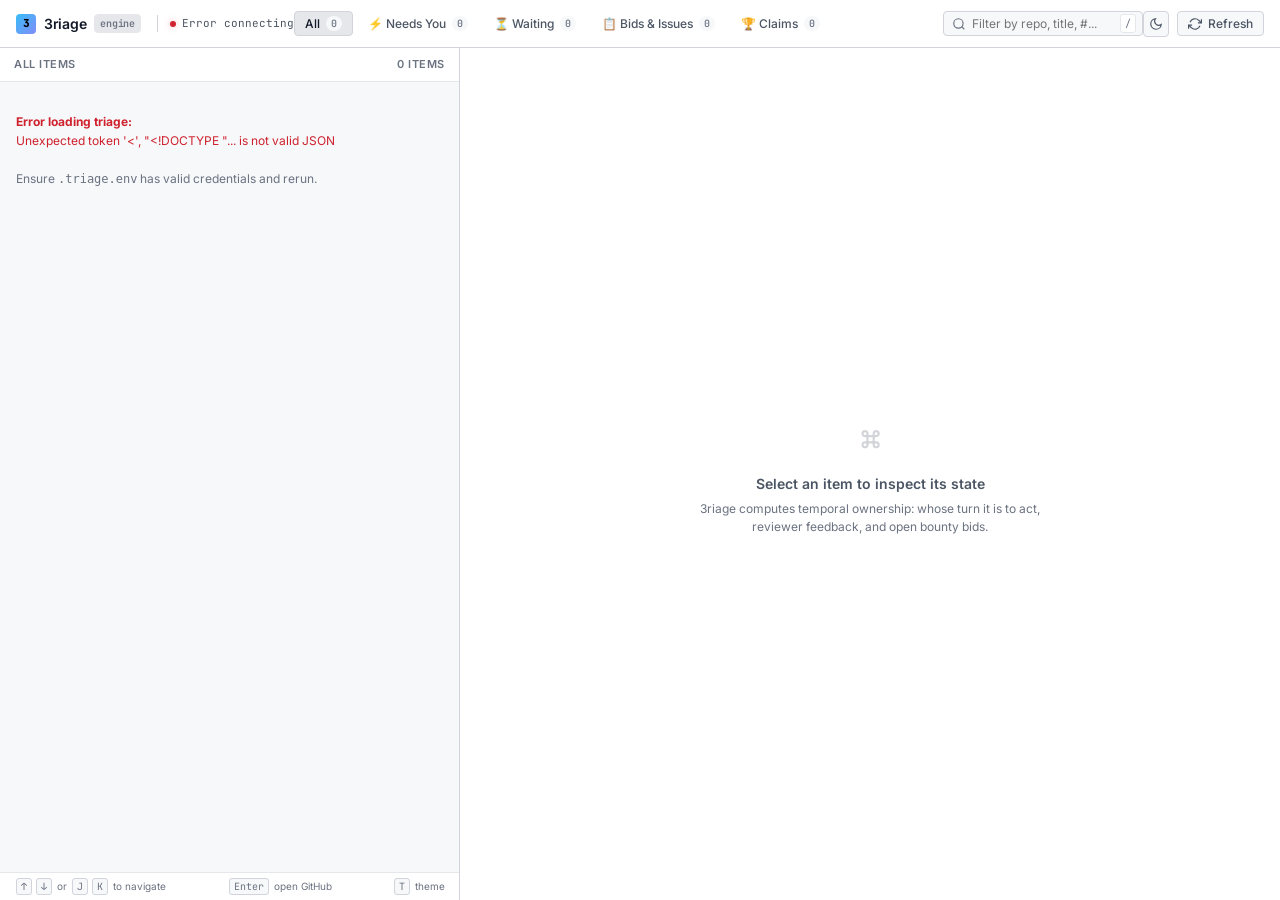
==== public/index.html @ 3d899e55 "fix(perf, mobile): remove laggy transitions for instant theme toggle and add mobile-responsive layou" ====
<!DOCTYPE html>
<html lang="en">
<head>
  <meta charset="UTF-8">
  <meta name="viewport" content="width=device-width, initial-scale=1.0, maximum-scale=1.0, user-scalable=no">
  <title>3riage — Contributor Triage Engine</title>
  <link rel="stylesheet" href="/static/style.css">
  <link rel="preconnect" href="https://fonts.googleapis.com">
  <link rel="preconnect" href="https://fonts.gstatic.com" crossorigin>
  <link href="https://fonts.googleapis.com/css2?family=JetBrains+Mono:wght@400;500;600&family=Inter:wght@400;500;600;700&display=swap" rel="stylesheet">
  <script>
    (function () {
      try {
        var theme = localStorage.getItem('3riage-theme') || (window.matchMedia('(prefers-color-scheme: light)').matches ? 'light' : 'dark');
        if (theme === 'light') document.documentElement.setAttribute('data-theme', 'light');
      } catch (e) {}
    })();
  </script>
</head>
<body>
  <div class="app-container">
    <!-- Top Bar -->
    <header class="top-bar">
      <div class="top-bar-left">
        <div class="brand">
          <span class="brand-logo">3</span>
          <span class="brand-name">3riage</span>
          <span class="brand-tag">engine</span>
        </div>
        <div class="connection-status" id="connection-status">
          <span class="status-dot"></span>
          <span class="status-user" id="status-user">Connecting…</span>
        </div>
      </div>

      <!-- Filters & Counts -->
      <nav class="view-filters" id="view-filters">
        <button class="filter-tab active" data-filter="all">All <span class="badge" id="count-all">0</span></button>
        <button class="filter-tab tab-needs-you" data-filter="needs_you">⚡ Needs You <span class="badge" id="count-needs-you">0</span></button>
        <button class="filter-tab tab-waiting" data-filter="waiting">⏳ Waiting <span class="badge" id="count-waiting">0</span></button>
        <button class="filter-tab tab-issues" data-filter="issues">📋 Bids & Issues <span class="badge" id="count-issues">0</span></button>
        <button class="filter-tab tab-claims" data-filter="claims">🏆 Claims <span class="badge" id="count-claims">0</span></button>
      </nav>

      <div class="search-box">
        <svg class="search-icon" width="14" height="14" viewBox="0 0 24 24" fill="none" stroke="currentColor" stroke-width="2"><circle cx="11" cy="11" r="8"></circle><line x1="21" y1="21" x2="16.65" y2="16.65"></line></svg>
        <input type="text" id="search-input" placeholder="Filter by repo, title, #..." autocomplete="off" spellcheck="false">
        <span class="search-shortcut">/</span>
      </div>

      <div class="top-bar-actions">
        <button class="btn btn-theme-toggle" id="btn-theme-toggle" title="Toggle Light / Dark mode (T)" aria-label="Toggle theme">
          <svg class="icon-theme icon-sun" width="14" height="14" viewBox="0 0 24 24" fill="none" stroke="currentColor" stroke-width="2"><circle cx="12" cy="12" r="5"></circle><line x1="12" y1="1" x2="12" y2="3"></line><line x1="12" y1="21" x2="12" y2="23"></line><line x1="4.22" y1="4.22" x2="5.64" y2="5.64"></line><line x1="18.36" y1="18.36" x2="19.78" y2="19.78"></line><line x1="1" y1="12" x2="3" y2="12"></line><line x1="21" y1="12" x2="23" y2="12"></line><line x1="4.22" y1="19.78" x2="5.64" y2="18.36"></line><line x1="18.36" y1="5.64" x2="19.78" y2="4.22"></line></svg>
          <svg class="icon-theme icon-moon" width="14" height="14" viewBox="0 0 24 24" fill="none" stroke="currentColor" stroke-width="2"><path d="M21 12.79A9 9 0 1 1 11.21 3 7 7 0 0 0 21 12.79z"></path></svg>
        </button>
        <button class="btn btn-refresh" id="btn-refresh" title="Refresh triage state">
          <svg class="icon-refresh" width="14" height="14" viewBox="0 0 24 24" fill="none" stroke="currentColor" stroke-width="2"><path d="M23 4v6h-6"></path><path d="M1 20v-6h6"></path><path d="M3.51 9a9 9 0 0 1 14.85-3.36L23 10M1 14l4.64 4.36A9 9 0 0 0 20.49 15"></path></svg>
          <span class="refresh-text">Refresh</span>
        </button>
      </div>
    </header>

    <!-- Main Content Area: Split 2-Pane on Desktop, View-Switched on Mobile -->
    <main class="main-content" id="main-content">
      <!-- Left Pane: Dense List -->
      <section class="pane-list" id="pane-list">
        <div class="list-header">
          <span class="list-title" id="list-title">All Items</span>
          <span class="list-counter" id="list-counter">0 items</span>
        </div>
        <div class="list-scroll" id="list-container">
          <!-- Skeletons rendered by JS -->
          <div class="skeleton-row"></div>
          <div class="skeleton-row"></div>
          <div class="skeleton-row"></div>
        </div>
        <div class="keyboard-hint">
          <span><kbd>↑</kbd><kbd>↓</kbd> or <kbd>J</kbd><kbd>K</kbd> to navigate</span>
          <span><kbd>Enter</kbd> open GitHub</span>
          <span><kbd>T</kbd> theme</span>
        </div>
      </section>

      <!-- Right Pane: Inspection & Action Panel -->
      <section class="pane-detail" id="pane-detail">
        <div class="mobile-detail-bar" id="mobile-detail-bar">
          <button class="btn btn-back" id="btn-back-to-list" aria-label="Back to list">
            <svg width="14" height="14" viewBox="0 0 24 24" fill="none" stroke="currentColor" stroke-width="2"><path d="M19 12H5M12 19l-7-7 7-7"/></svg>
            <span>Back to list</span>
          </button>
        </div>

        <div class="empty-detail-state" id="empty-detail">
          <div class="empty-icon">⌘</div>
          <h3>Select an item to inspect its state</h3>
          <p>3riage computes temporal ownership: whose turn it is to act, reviewer feedback, and open bounty bids.</p>
        </div>

        <div class="detail-content hidden" id="detail-content">
          <!-- Populated by JS -->
        </div>
      </section>
    </main>
  </div>

  <script src="/static/main.js"></script>
</body>
</html>
---- static/style.css ----
/* ==========================================================================
   3riage — Developer Design System (Linear / Raycast / GitHub Dark Aesthetic)
   ========================================================================== */

:root {
  --bg-canvas: #090b0e;
  --bg-surface: #111418;
  --bg-surface-hover: #171b21;
  --bg-surface-active: #1c2128;
  --bg-card: #15191f;

  --border-muted: #1c2128;
  --border-subtle: #252b33;
  --border-focus: #58a6ff;

  --text-primary: #f0f6fc;
  --text-secondary: #8b949e;
  --text-muted: #545d68;
  --text-link: #58a6ff;

  /* State Accents */
  --color-red: #f85149;
  --color-red-subtle: rgba(248, 81, 73, 0.12);
  --color-yellow: #d29922;
  --color-yellow-subtle: rgba(210, 153, 34, 0.12);
  --color-green: #3fb950;
  --color-green-subtle: rgba(63, 185, 80, 0.12);
  --color-purple: #bc8cff;
  --color-purple-subtle: rgba(188, 140, 255, 0.12);
  --color-cyan: #38bdf8;
  --color-cyan-subtle: rgba(56, 189, 248, 0.12);

  --font-sans: "Inter", -apple-system, BlinkMacSystemFont, "Segoe UI", Roboto, sans-serif;
  --font-mono: "JetBrains Mono", ui-monospace, SFMono-Regular, Menlo, Monaco, Consolas, monospace;

  --bg-skeleton-start: #161b22;
  --bg-skeleton-mid: #21262d;
  --shadow-toast: 0 4px 12px rgba(0, 0, 0, 0.4);

  --radius-sm: 4px;
  --radius-md: 6px;
  --radius-lg: 8px;
}

[data-theme="light"] {
  --bg-canvas: #f6f8fa;
  --bg-surface: #ffffff;
  --bg-surface-hover: #f3f4f6;
  --bg-surface-active: #e5e7eb;
  --bg-card: #ffffff;

  --border-muted: #e5e7eb;
  --border-subtle: #d1d5db;
  --border-focus: #0969da;

  --text-primary: #111827;
  --text-secondary: #4b5563;
  --text-muted: #6b7280;
  --text-link: #0969da;

  /* State Accents */
  --color-red: #cf222e;
  --color-red-subtle: rgba(207, 34, 46, 0.08);
  --color-yellow: #9a6700;
  --color-yellow-subtle: rgba(154, 103, 0, 0.09);
  --color-green: #1a7f37;
  --color-green-subtle: rgba(26, 127, 55, 0.08);
  --color-purple: #8250df;
  --color-purple-subtle: rgba(130, 80, 223, 0.08);
  --color-cyan: #0969da;
  --color-cyan-subtle: rgba(9, 105, 218, 0.08);

  --bg-skeleton-start: #e5e7eb;
  --bg-skeleton-mid: #f3f4f6;
  --shadow-toast: 0 4px 14px rgba(15, 23, 42, 0.08);
}

* {
  box-sizing: border-box;
  margin: 0;
  padding: 0;
}

body {
  background-color: var(--bg-canvas);
  color: var(--text-primary);
  font-family: var(--font-sans);
  font-size: 13px;
  line-height: 1.5;
  -webkit-font-smoothing: antialiased;
  height: 100vh;
  overflow: hidden;
}

/* App Container */
.app-container {
  display: flex;
  flex-direction: column;
  height: 100vh;
}

/* Top Bar */
.top-bar {
  display: flex;
  align-items: center;
  justify-content: space-between;
  height: 48px;
  padding: 0 16px;
  background-color: var(--bg-surface);
  border-bottom: 1px solid var(--border-subtle);
  user-select: none;
  z-index: 10;
}

.top-bar-left {
  display: flex;
  align-items: center;
  gap: 16px;
}

.brand {
  display: flex;
  align-items: center;
  gap: 8px;
  font-weight: 600;
  letter-spacing: -0.02em;
}

.brand-logo {
  display: inline-flex;
  align-items: center;
  justify-content: center;
  width: 20px;
  height: 20px;
  background: linear-gradient(135deg, #38bdf8, #818cf8);
  color: #000;
  font-size: 11px;
  font-weight: 800;
  border-radius: var(--radius-sm);
  font-family: var(--font-mono);
}

.brand-name {
  font-size: 14px;
  color: var(--text-primary);
}

.brand-tag {
  font-size: 10px;
  font-family: var(--font-mono);
  background: var(--bg-surface-active);
  color: var(--text-muted);
  padding: 1px 5px;
  border-radius: var(--radius-sm);
  border: 1px solid var(--border-muted);
}

.connection-status {
  display: flex;
  align-items: center;
  gap: 6px;
  font-size: 11px;
  color: var(--text-secondary);
  font-family: var(--font-mono);
  padding-left: 12px;
  border-left: 1px solid var(--border-subtle);
}

.status-dot {
  width: 6px;
  height: 6px;
  border-radius: 50%;
  background-color: var(--color-green);
  box-shadow: 0 0 6px rgba(63, 185, 80, 0.4);
}

.connection-status.offline .status-dot {
  background-color: var(--color-red);
  box-shadow: 0 0 6px rgba(248, 81, 73, 0.4);
}

/* Filter Navigation */
.view-filters {
  display: flex;
  align-items: center;
  gap: 4px;
}

.filter-tab {
  display: inline-flex;
  align-items: center;
  gap: 6px;
  padding: 4px 10px;
  background: transparent;
  border: 1px solid transparent;
  color: var(--text-secondary);
  font-size: 12px;
  font-family: var(--font-sans);
  font-weight: 500;
  border-radius: var(--radius-sm);
  cursor: pointer;
  transition: all 0.15s ease;
}

.filter-tab:hover {
  background: var(--bg-surface-hover);
  color: var(--text-primary);
}

.filter-tab.active {
  background: var(--bg-surface-active);
  color: var(--text-primary);
  border-color: var(--border-subtle);
}

.filter-tab .badge {
  font-family: var(--font-mono);
  font-size: 10px;
  padding: 1px 5px;
  border-radius: 10px;
  background: var(--bg-canvas);
  color: var(--text-muted);
}

.filter-tab.tab-needs-you.active .badge {
  background: var(--color-red-subtle);
  color: var(--color-red);
}

.filter-tab.tab-waiting.active .badge {
  background: var(--color-yellow-subtle);
  color: var(--color-yellow);
}

.filter-tab.tab-issues.active .badge {
  background: var(--color-cyan-subtle);
  color: var(--color-cyan);
}

.filter-tab.tab-claims.active .badge {
  background: var(--color-purple-subtle);
  color: var(--color-purple);
}

/* Top Bar Actions & Search */
.top-bar-actions {
  display: flex;
  align-items: center;
  gap: 8px;
  flex-shrink: 0;
}

.search-box {
  position: relative;
  display: flex;
  align-items: center;
  margin-left: auto;
}

.search-icon {
  position: absolute;
  left: 9px;
  color: var(--text-muted);
  pointer-events: none;
}

.search-box input {
  background-color: var(--bg-canvas);
  border: 1px solid var(--border-subtle);
  color: var(--text-primary);
  font-size: 12px;
  font-family: var(--font-sans);
  padding: 4px 28px 4px 28px;
  border-radius: var(--radius-sm);
  width: 200px;
  transition: all 0.15s ease;
}

.search-box input:focus {
  outline: none;
  border-color: var(--border-focus);
  width: 250px;
}

.search-shortcut {
  position: absolute;
  right: 7px;
  font-size: 10px;
  font-family: var(--font-mono);
  color: var(--text-muted);
  background: var(--bg-surface);
  border: 1px solid var(--border-muted);
  padding: 1px 4px;
  border-radius: 3px;
  pointer-events: none;
}

.btn {
  display: inline-flex;
  align-items: center;
  gap: 6px;
  padding: 4px 10px;
  font-size: 12px;
  font-family: var(--font-sans);
  font-weight: 500;
  border-radius: var(--radius-sm);
  cursor: pointer;
  transition: all 0.15s ease;
  user-select: none;
}

.btn-refresh {
  background: var(--bg-canvas);
  border: 1px solid var(--border-subtle);
  color: var(--text-secondary);
}

.btn-refresh:hover {
  background: var(--bg-surface-hover);
  color: var(--text-primary);
  border-color: var(--border-muted);
}

.btn-refresh.spinning .icon-refresh {
  animation: spin 0.8s linear infinite;
}

/* Theme Toggle Button */
.btn-theme-toggle {
  background: var(--bg-canvas);
  border: 1px solid var(--border-subtle);
  color: var(--text-secondary);
  padding: 4px;
  display: inline-flex;
  align-items: center;
  justify-content: center;
  width: 26px;
  height: 26px;
  border-radius: var(--radius-sm);
  cursor: pointer;
  transition: all 0.15s ease;
}

.btn-theme-toggle:hover {
  background: var(--bg-surface-hover);
  color: var(--text-primary);
  border-color: var(--border-muted);
}

.icon-theme {
  display: none;
}

:root:not([data-theme="light"]) .icon-sun {
  display: block;
}

[data-theme="light"] .icon-moon {
  display: block;
}

@keyframes spin {
  from { transform: rotate(0deg); }
  to { transform: rotate(360deg); }
}

/* Main Split View */
.main-content {
  display: grid;
  grid-template-columns: 460px 1fr;
  height: calc(100vh - 48px);
  overflow: hidden;
}

/* Left Pane: List */
.pane-list {
  background-color: var(--bg-canvas);
  border-right: 1px solid var(--border-subtle);
  display: flex;
  flex-direction: column;
  overflow: hidden;
}

.list-header {
  display: flex;
  align-items: center;
  justify-content: space-between;
  padding: 8px 14px;
  background-color: var(--bg-surface);
  border-bottom: 1px solid var(--border-muted);
  font-size: 11px;
  font-weight: 600;
  color: var(--text-muted);
  text-transform: uppercase;
  letter-spacing: 0.05em;
}

.list-scroll {
  flex: 1;
  overflow-y: auto;
  padding: 6px 0;
}

.list-scroll::-webkit-scrollbar {
  width: 6px;
}
.list-scroll::-webkit-scrollbar-thumb {
  background: var(--border-subtle);
  border-radius: 3px;
}

.list-section-header {
  padding: 8px 14px 4px 14px;
  font-size: 10px;
  font-weight: 700;
  color: var(--text-muted);
  text-transform: uppercase;
  letter-spacing: 0.06em;
  display: flex;
  align-items: center;
  justify-content: space-between;
}

/* Row Item */
.list-row {
  display: flex;
  flex-direction: column;
  gap: 4px;
  padding: 9px 14px;
  border-left: 2px solid transparent;
  cursor: pointer;
  transition: background-color 0.1s ease;
  border-bottom: 1px solid rgba(255, 255, 255, 0.02);
}

.list-row:hover {
  background-color: var(--bg-surface-hover);
}

.list-row.active {
  background-color: var(--bg-surface-active);
  border-left-color: var(--border-focus);
}

.list-row.dimmed {
  opacity: 0.55;
}

.row-top {
  display: flex;
  align-items: center;
  justify-content: space-between;
  gap: 8px;
}

.row-repo-badge {
  font-family: var(--font-mono);
  font-size: 11px;
  color: var(--text-secondary);
  display: flex;
  align-items: center;
  gap: 5px;
}

.row-repo-name {
  color: var(--text-secondary);
}

.row-number {
  color: var(--text-muted);
}

.row-age {
  font-family: var(--font-mono);
  font-size: 10px;
  color: var(--text-muted);
}

.row-title {
  color: var(--text-primary);
  font-size: 12.5px;
  font-weight: 500;
  line-height: 1.35;
  white-space: nowrap;
  overflow: hidden;
  text-overflow: ellipsis;
}

.row-meta {
  display: flex;
  align-items: center;
  gap: 6px;
  margin-top: 2px;
}

/* Pills & Tags */
.pill {
  display: inline-flex;
  align-items: center;
  gap: 4px;
  padding: 1px 6px;
  border-radius: var(--radius-sm);
  font-size: 10px;
  font-family: var(--font-mono);
  font-weight: 500;
  letter-spacing: -0.01em;
}

.pill-red {
  background: var(--color-red-subtle);
  color: var(--color-red);
}

.pill-yellow {
  background: var(--color-yellow-subtle);
  color: var(--color-yellow);
}

.pill-green {
  background: var(--color-green-subtle);
  color: var(--color-green);
}

.pill-purple {
  background: var(--color-purple-subtle);
  color: var(--color-purple);
}

.pill-cyan {
  background: var(--color-cyan-subtle);
  color: var(--color-cyan);
}

.pill-muted {
  background: var(--bg-surface);
  color: var(--text-muted);
  border: 1px solid var(--border-muted);
}

.keyboard-hint {
  display: flex;
  align-items: center;
  justify-content: space-between;
  padding: 6px 14px;
  background: var(--bg-surface);
  border-top: 1px solid var(--border-muted);
  font-size: 10px;
  color: var(--text-muted);
  user-select: none;
}

kbd {
  font-family: var(--font-mono);
  background: var(--bg-canvas);
  border: 1px solid var(--border-subtle);
  padding: 1px 4px;
  border-radius: 3px;
  margin: 0 2px;
}

/* Right Pane: Detail */
.pane-detail {
  background-color: var(--bg-surface);
  display: flex;
  flex-direction: column;
  overflow-y: auto;
  position: relative;
}

.empty-detail-state {
  display: flex;
  flex-direction: column;
  align-items: center;
  justify-content: center;
  height: 100%;
  padding: 32px;
  text-align: center;
  color: var(--text-muted);
}

.empty-detail-state .empty-icon {
  font-size: 32px;
  font-family: var(--font-mono);
  margin-bottom: 12px;
  opacity: 0.3;
}

.empty-detail-state h3 {
  font-size: 14px;
  font-weight: 600;
  color: var(--text-secondary);
  margin-bottom: 6px;
}

.empty-detail-state p {
  font-size: 12px;
  max-width: 360px;
  line-height: 1.5;
}

/* Detail Content Layout */
.detail-content {
  padding: 24px 28px;
  display: flex;
  flex-direction: column;
  gap: 20px;
  max-width: 900px;
}

.detail-header {
  display: flex;
  flex-direction: column;
  gap: 10px;
  border-bottom: 1px solid var(--border-subtle);
  padding-bottom: 16px;
}

.detail-breadcrumb {
  display: flex;
  align-items: center;
  justify-content: space-between;
}

.detail-repo-tag {
  font-family: var(--font-mono);
  font-size: 12px;
  color: var(--text-secondary);
}

.detail-actions {
  display: flex;
  align-items: center;
  gap: 8px;
}

.btn-primary {
  background-color: #238636;
  color: #fff;
  border: 1px solid rgba(240, 246, 252, 0.1);
}

.btn-primary:hover {
  background-color: #2ea043;
}

.btn-secondary {
  background-color: var(--bg-card);
  color: var(--text-primary);
  border: 1px solid var(--border-subtle);
}

.btn-secondary:hover {
  background-color: var(--bg-surface-hover);
  border-color: var(--border-muted);
}

.detail-title {
  font-size: 18px;
  font-weight: 600;
  line-height: 1.35;
  color: var(--text-primary);
}

/* Actionable Card */
.decision-card {
  background-color: var(--bg-card);
  border: 1px solid var(--border-subtle);
  border-radius: var(--radius-md);
  padding: 14px 16px;
  display: flex;
  flex-direction: column;
  gap: 6px;
}

.decision-card.border-red {
  border-left: 3px solid var(--color-red);
}

.decision-card.border-yellow {
  border-left: 3px solid var(--color-yellow);
}

.decision-card.border-green {
  border-left: 3px solid var(--color-green);
}

.decision-card.border-purple {
  border-left: 3px solid var(--color-purple);
}

.decision-card.border-cyan {
  border-left: 3px solid var(--color-cyan);
}

.decision-header {
  display: flex;
  align-items: center;
  gap: 8px;
  font-size: 13px;
  font-weight: 600;
}

.decision-subtext {
  font-size: 12px;
  color: var(--text-secondary);
  line-height: 1.45;
}

/* Section Box */
.detail-section {
  display: flex;
  flex-direction: column;
  gap: 8px;
}

.detail-section-title {
  font-size: 11px;
  font-weight: 600;
  color: var(--text-muted);
  text-transform: uppercase;
  letter-spacing: 0.05em;
}

.feedback-quote {
  background-color: var(--bg-canvas);
  border: 1px solid var(--border-muted);
  border-left: 2px solid var(--border-subtle);
  border-radius: var(--radius-sm);
  padding: 12px 14px;
  font-size: 12.5px;
  color: var(--text-secondary);
  line-height: 1.5;
  font-family: var(--font-sans);
}

.feedback-meta {
  display: flex;
  align-items: center;
  gap: 6px;
  font-size: 11px;
  font-family: var(--font-mono);
  color: var(--text-muted);
  margin-bottom: 6px;
}

/* Metadata Grid */
.meta-grid {
  display: grid;
  grid-template-columns: repeat(2, 1fr);
  gap: 10px;
}

.meta-item {
  background-color: var(--bg-card);
  border: 1px solid var(--border-muted);
  border-radius: var(--radius-sm);
  padding: 10px 12px;
  display: flex;
  flex-direction: column;
  gap: 4px;
}

.meta-label {
  font-size: 10px;
  font-family: var(--font-mono);
  color: var(--text-muted);
  text-transform: uppercase;
  letter-spacing: 0.04em;
}

.meta-value {
  font-size: 12px;
  font-family: var(--font-mono);
  color: var(--text-primary);
}

/* Skeletons */
.skeleton-row {
  height: 52px;
  margin: 6px 14px;
  border-radius: var(--radius-sm);
  background: linear-gradient(90deg, var(--bg-skeleton-start) 25%, var(--bg-skeleton-mid) 50%, var(--bg-skeleton-start) 75%);
  background-size: 200% 100%;
  animation: skeletonPulse 1.4s ease-in-out infinite;
}

@keyframes skeletonPulse {
  0% { background-position: 200% 0; }
  100% { background-position: -200% 0; }
}

.hidden {
  display: none !important;
}

/* Toast */
.toast {
  position: fixed;
  bottom: 16px;
  right: 16px;
  background: var(--bg-surface);
  border: 1px solid var(--border-subtle);
  color: var(--text-primary);
  padding: 8px 14px;
  border-radius: var(--radius-sm);
  font-size: 12px;
  font-family: var(--font-mono);
  box-shadow: var(--shadow-toast);
  z-index: 100;
  display: flex;
  align-items: center;
  gap: 8px;
  animation: slideUp 0.15s ease-out;
}

/* Mobile Detail Bar */
.mobile-detail-bar {
  display: none;
}

/* ==========================================================================
   Responsive / Mobile Architecture
   ========================================================================== */

@media (max-width: 768px) {
  body {
    height: 100dvh;
    overflow: hidden;
  }

  .app-container {
    height: 100dvh;
    display: flex;
    flex-direction: column;
    overflow: hidden;
  }

  /* Top Bar Grid: 3 Clean Rows on Mobile */
  .top-bar {
    height: auto;
    padding: 10px 12px 8px 12px;
    display: grid;
    grid-template-columns: 1fr auto;
    grid-template-areas:
      "brand actions"
      "filters filters"
      "search search";
    gap: 8px;
    flex-shrink: 0;
  }

  .top-bar-left {
    grid-area: brand;
    gap: 10px;
  }

  .top-bar-actions {
    grid-area: actions;
    gap: 6px;
  }

  .view-filters {
    grid-area: filters;
    width: 100%;
    overflow-x: auto;
    white-space: nowrap;
    -webkit-overflow-scrolling: touch;
    scrollbar-width: none;
    padding-bottom: 2px;
    gap: 6px;
  }

  .view-filters::-webkit-scrollbar {
    display: none;
  }

  .filter-tab {
    flex-shrink: 0;
    padding: 6px 10px;
    font-size: 11.5px;
  }

  .search-box {
    grid-area: search;
    width: 100%;
    margin-left: 0;
  }

  .search-box input {
    width: 100%;
    padding-right: 28px;
  }

  .search-box input:focus {
    width: 100%;
  }

  /* Single Pane Stack on Mobile */
  .main-content {
    display: flex;
    flex-direction: column;
    flex: 1;
    height: auto;
    min-height: 0;
    overflow: hidden;
    position: relative;
  }

  .pane-list {
    width: 100%;
    height: 100%;
    border-right: none;
    display: flex;
    flex-direction: column;
  }

  .pane-detail {
    display: none;
    width: 100%;
    height: 100%;
    overflow-y: auto;
    -webkit-overflow-scrolling: touch;
    background-color: var(--bg-surface);
  }

  /* When viewing an item detail on mobile */
  .main-content.viewing-detail .pane-list {
    display: none;
  }

  .main-content.viewing-detail .pane-detail {
    display: flex;
    flex-direction: column;
  }

  .mobile-detail-bar {
    display: flex;
    align-items: center;
    padding: 10px 14px;
    background-color: var(--bg-canvas);
    border-bottom: 1px solid var(--border-muted);
    position: sticky;
    top: 0;
    z-index: 10;
  }

  .btn-back {
    background: var(--bg-surface);
    border: 1px solid var(--border-subtle);
    color: var(--text-primary);
    font-size: 12px;
    font-weight: 500;
    padding: 6px 12px;
    border-radius: var(--radius-sm);
    display: inline-flex;
    align-items: center;
    gap: 6px;
    cursor: pointer;
    touch-action: manipulation;
  }

  .btn-back:active {
    background: var(--bg-surface-active);
  }

  .detail-content {
    padding: 16px 14px;
    gap: 16px;
  }

  .detail-breadcrumb {
    flex-direction: column;
    align-items: flex-start;
    gap: 10px;
  }

  .detail-actions {
    width: 100%;
    display: flex;
    gap: 8px;
  }

  .detail-actions .btn {
    flex: 1;
    justify-content: center;
    padding: 8px 10px;
    font-size: 12px;
  }

  .meta-grid {
    grid-template-columns: 1fr;
    gap: 8px;
  }

  .list-row {
    padding: 12px 14px;
  }

  .keyboard-hint {
    display: none;
  }
}
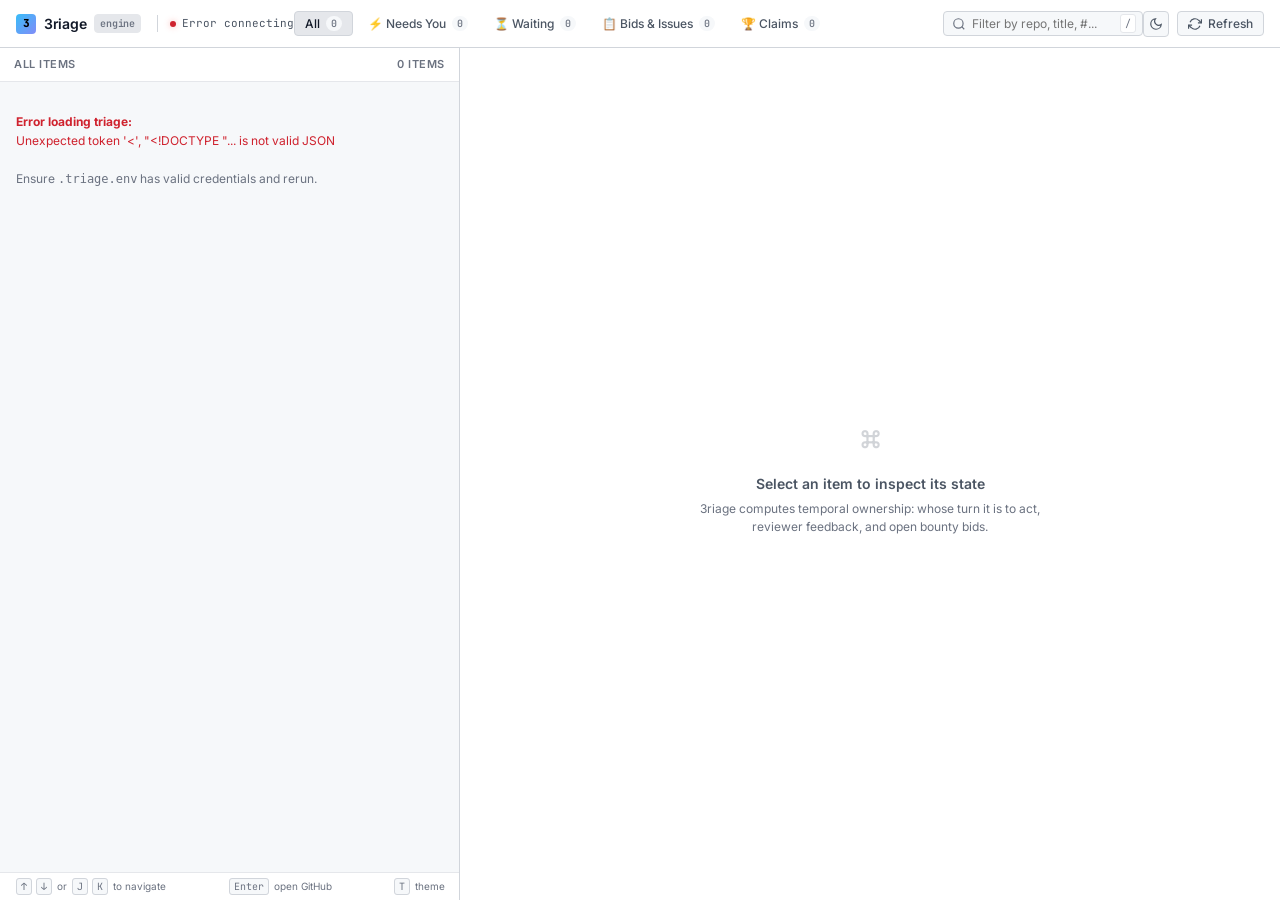
==== commit 58b3d66b: "feat(sandbox): add curated mock dataset and sandbox demo mode (Phase 1)" ====
--- a/public/index.html
+++ b/public/index.html
@@ -60,6 +60,19 @@
       </div>
     </header>
 
+    <!-- Persistent Demo Banner (Visible when is_demo is active) -->
+    <aside class="demo-banner" id="demo-banner" style="display: none;" aria-label="Sample data banner">
+      <div class="demo-banner-content">
+        <span class="demo-pill">DEMO</span>
+        <span class="demo-text">Viewing sample data.</span>
+      </div>
+      <div class="demo-banner-actions">
+        <button class="banner-btn-connect" id="btn-banner-connect">Connect GitHub</button>
+        <span class="banner-separator">•</span>
+        <a href="https://github.com/Olalolo22/3riage#self-hosting" target="_blank" rel="noopener noreferrer" class="banner-link">Deploy your own</a>
+      </div>
+    </aside>
+
     <!-- Main Content Area: Split 2-Pane on Desktop, View-Switched on Mobile -->
     <main class="main-content" id="main-content">
       <!-- Left Pane: Dense List -->
--- a/static/style.css
+++ b/static/style.css
@@ -364,11 +364,89 @@
   to { transform: rotate(360deg); }
 }
 
+/* Persistent Sandbox Demo Banner */
+.demo-banner {
+  display: flex;
+  align-items: center;
+  justify-content: space-between;
+  padding: 6px 16px;
+  background-color: var(--color-purple-subtle);
+  border-bottom: 1px solid rgba(130, 80, 223, 0.25);
+  color: var(--text-primary);
+  font-size: 12px;
+  flex-shrink: 0;
+  z-index: 9;
+}
+
+.demo-banner-content {
+  display: flex;
+  align-items: center;
+  gap: 8px;
+}
+
+.demo-pill {
+  font-family: var(--font-mono);
+  font-size: 10px;
+  font-weight: 600;
+  padding: 1px 6px;
+  border-radius: 10px;
+  background-color: var(--color-purple);
+  color: #ffffff;
+  letter-spacing: 0.05em;
+  text-transform: uppercase;
+}
+
+.demo-text {
+  font-weight: 500;
+  color: var(--text-primary);
+}
+
+.demo-banner-actions {
+  display: flex;
+  align-items: center;
+  gap: 8px;
+  font-size: 12px;
+}
+
+.banner-btn-connect {
+  background: var(--bg-surface);
+  border: 1px solid var(--border-subtle);
+  color: var(--text-primary);
+  font-size: 11.5px;
+  font-weight: 500;
+  padding: 3px 10px;
+  border-radius: var(--radius-sm);
+  cursor: pointer;
+  transition: all 0.1s ease;
+}
+
+.banner-btn-connect:hover {
+  border-color: var(--color-purple);
+  color: var(--color-purple);
+}
+
+.banner-separator {
+  color: var(--text-muted);
+  opacity: 0.6;
+}
+
+.banner-link {
+  color: var(--text-link);
+  text-decoration: none;
+  font-weight: 500;
+  font-size: 11.5px;
+}
+
+.banner-link:hover {
+  text-decoration: underline;
+}
+
 /* Main Split View */
 .main-content {
   display: grid;
   grid-template-columns: 460px 1fr;
-  height: calc(100vh - 48px);
+  flex: 1;
+  min-height: 0;
   overflow: hidden;
 }
 
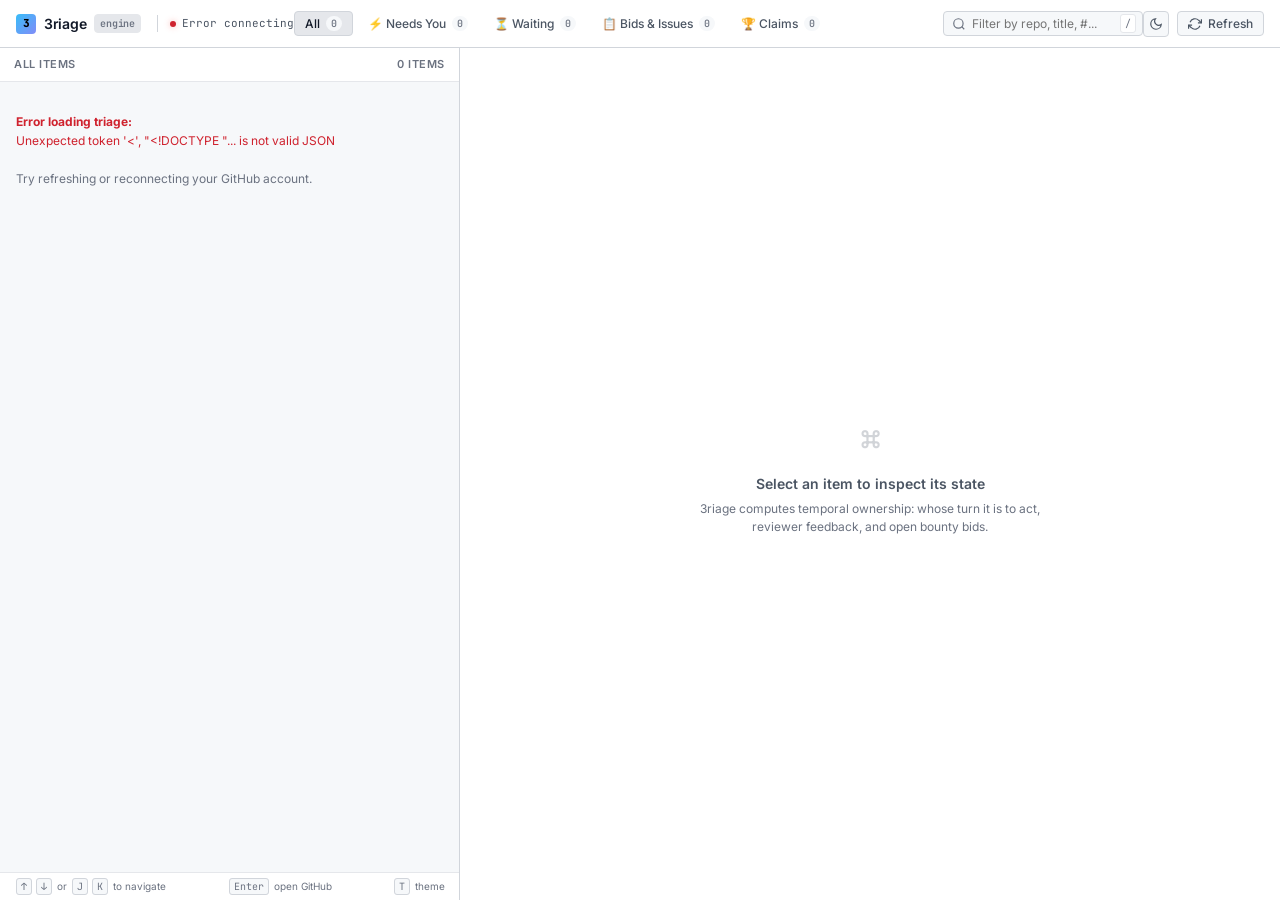
==== commit 120bbed2: "feat(auth, web): add GitHub App OAuth flow, encrypted cookies, and multi-user isolation" ====
--- a/public/index.html
+++ b/public/index.html
@@ -57,6 +57,7 @@
           <svg class="icon-refresh" width="14" height="14" viewBox="0 0 24 24" fill="none" stroke="currentColor" stroke-width="2"><path d="M23 4v6h-6"></path><path d="M1 20v-6h6"></path><path d="M3.51 9a9 9 0 0 1 14.85-3.36L23 10M1 14l4.64 4.36A9 9 0 0 0 20.49 15"></path></svg>
           <span class="refresh-text">Refresh</span>
         </button>
+        <button class="btn btn-logout hidden" id="btn-logout" title="Disconnect GitHub session">Sign out</button>
       </div>
     </header>
 
@@ -116,6 +117,34 @@
     </main>
   </div>
 
+  <!-- Connect / Setup Modal (shown when OAuth is not configured on host) -->
+  <div class="modal-backdrop hidden" id="connect-modal" role="dialog" aria-modal="true" aria-labelledby="connect-modal-title">
+    <div class="modal-card">
+      <div class="modal-header">
+        <h3 id="connect-modal-title">Connect Your GitHub</h3>
+        <button class="modal-close" id="btn-close-modal" aria-label="Close modal">✕</button>
+      </div>
+      <div class="modal-body">
+        <p class="modal-intro">
+          GitHub OAuth is not configured on this server yet. You can run 3riage locally in one command using your existing <code>gh</code> session, or configure GitHub OAuth for public hosting.
+        </p>
+        <div class="modal-block">
+          <div class="modal-block-title">Option A — Run locally via CLI (zero setup)</div>
+          <pre class="modal-code">pipx install git+https://github.com/Olalolo22/3riage.git@4public
+3riage ui</pre>
+        </div>
+        <div class="modal-block">
+          <div class="modal-block-title">Option B — Enable 1-Click OAuth on this deployment</div>
+          <p class="modal-sub">Set <code>GITHUB_OAUTH_CLIENT_ID</code>, <code>GITHUB_OAUTH_CLIENT_SECRET</code>, and <code>SESSION_SECRET</code> in your deployment environment.</p>
+        </div>
+      </div>
+      <div class="modal-footer">
+        <a href="https://github.com/Olalolo22/3riage#self-hosting" target="_blank" rel="noopener noreferrer" class="btn btn-primary">View Self-Hosting Guide ↗</a>
+        <button class="btn btn-secondary" id="btn-modal-dismiss">Stay in Demo</button>
+      </div>
+    </div>
+  </div>
+
   <script src="/static/main.js"></script>
 </body>
 </html>
--- a/static/style.css
+++ b/static/style.css
@@ -889,6 +889,134 @@
   align-items: center;
   gap: 8px;
   animation: slideUp 0.15s ease-out;
+}
+
+/* Sign Out Button */
+.btn-logout {
+  background: transparent;
+  border: 1px solid var(--border-subtle);
+  color: var(--text-secondary);
+}
+
+.btn-logout:hover {
+  background: var(--color-red-subtle);
+  color: var(--color-red);
+  border-color: rgba(248, 81, 73, 0.35);
+}
+
+/* Connect / Setup Modal */
+.modal-backdrop {
+  position: fixed;
+  inset: 0;
+  background: rgba(0, 0, 0, 0.65);
+  backdrop-filter: blur(3px);
+  display: flex;
+  align-items: center;
+  justify-content: center;
+  padding: 16px;
+  z-index: 200;
+}
+
+.modal-card {
+  width: 100%;
+  max-width: 520px;
+  background: var(--bg-surface);
+  border: 1px solid var(--border-subtle);
+  border-radius: var(--radius-lg);
+  box-shadow: 0 20px 50px rgba(0, 0, 0, 0.45);
+  overflow: hidden;
+}
+
+.modal-header {
+  display: flex;
+  align-items: center;
+  justify-content: space-between;
+  padding: 14px 18px;
+  border-bottom: 1px solid var(--border-muted);
+}
+
+.modal-header h3 {
+  font-size: 14px;
+  font-weight: 600;
+  color: var(--text-primary);
+}
+
+.modal-close {
+  background: transparent;
+  border: none;
+  color: var(--text-muted);
+  font-size: 14px;
+  cursor: pointer;
+  padding: 4px 6px;
+  border-radius: var(--radius-sm);
+}
+
+.modal-close:hover {
+  background: var(--bg-surface-hover);
+  color: var(--text-primary);
+}
+
+.modal-body {
+  padding: 16px 18px;
+  display: flex;
+  flex-direction: column;
+  gap: 14px;
+}
+
+.modal-intro,
+.modal-sub {
+  font-size: 12.5px;
+  color: var(--text-secondary);
+  line-height: 1.5;
+}
+
+.modal-intro code,
+.modal-sub code {
+  font-family: var(--font-mono);
+  font-size: 11px;
+  background: var(--bg-canvas);
+  border: 1px solid var(--border-muted);
+  padding: 1px 5px;
+  border-radius: 3px;
+  color: var(--text-primary);
+}
+
+.modal-block {
+  display: flex;
+  flex-direction: column;
+  gap: 6px;
+  background: var(--bg-card);
+  border: 1px solid var(--border-muted);
+  border-radius: var(--radius-md);
+  padding: 12px;
+}
+
+.modal-block-title {
+  font-size: 11.5px;
+  font-weight: 600;
+  color: var(--text-primary);
+}
+
+.modal-code {
+  font-family: var(--font-mono);
+  font-size: 11.5px;
+  background: var(--bg-canvas);
+  border: 1px solid var(--border-subtle);
+  border-radius: var(--radius-sm);
+  padding: 10px 12px;
+  color: var(--color-cyan);
+  overflow-x: auto;
+  line-height: 1.5;
+}
+
+.modal-footer {
+  display: flex;
+  align-items: center;
+  justify-content: flex-end;
+  gap: 8px;
+  padding: 12px 18px;
+  border-top: 1px solid var(--border-muted);
+  background: var(--bg-canvas);
 }
 
 /* Mobile Detail Bar */
@@ -935,6 +1063,12 @@
   .top-bar-actions {
     grid-area: actions;
     gap: 6px;
+  }
+
+  .demo-banner {
+    padding: 6px 12px;
+    gap: 8px;
+    flex-wrap: wrap;
   }
 
   .view-filters {
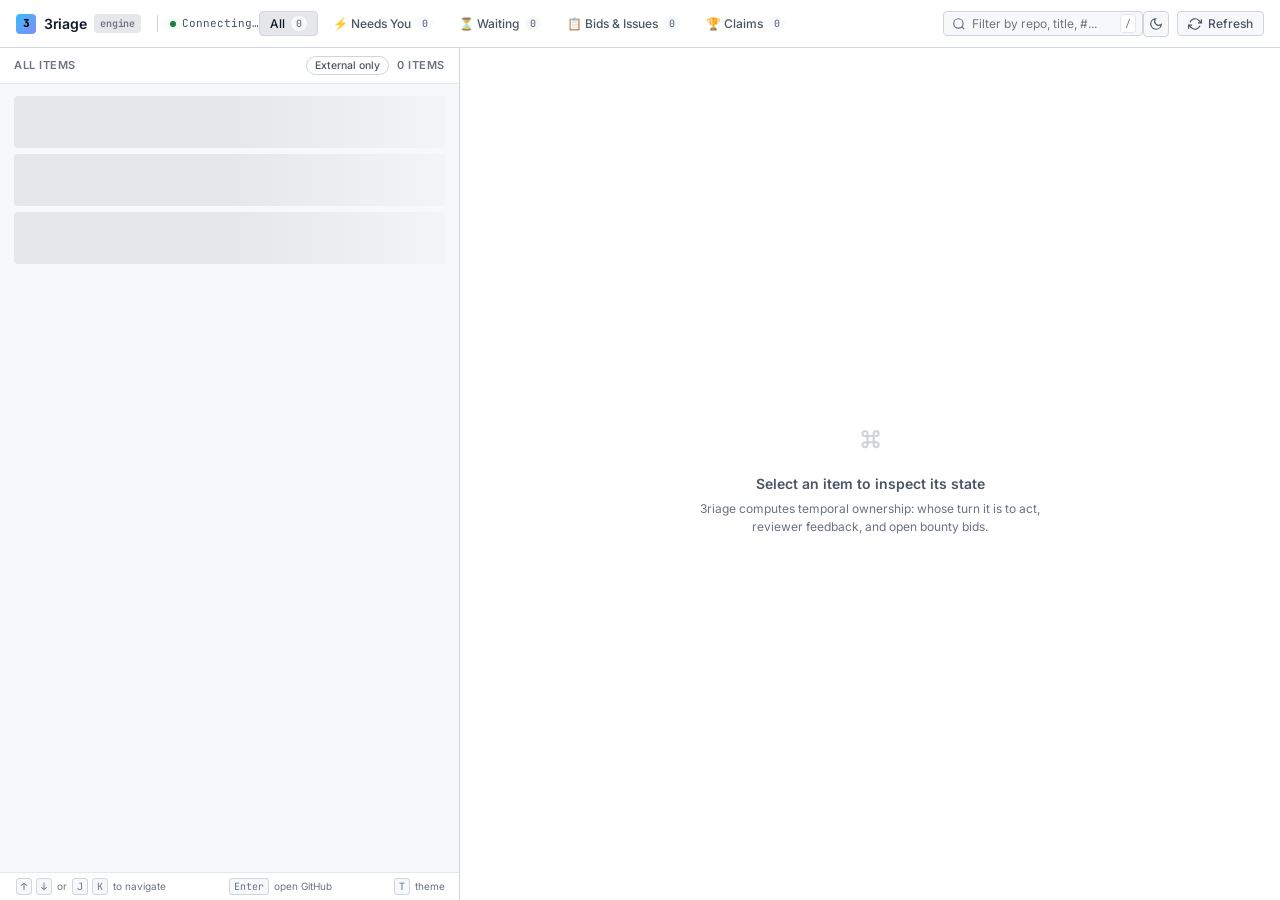
==== commit 0094dce8: "feat(ui, cli): add External only toggle to hide self-owned repos" ====
--- a/public/index.html
+++ b/public/index.html
@@ -80,7 +80,10 @@
       <section class="pane-list" id="pane-list">
         <div class="list-header">
           <span class="list-title" id="list-title">All Items</span>
-          <span class="list-counter" id="list-counter">0 items</span>
+          <div class="list-header-right">
+            <button type="button" class="btn-external-toggle" id="btn-external-only" aria-pressed="false" title="Hide PRs and issues in repositories you own">External only</button>
+            <span class="list-counter" id="list-counter">0 items</span>
+          </div>
         </div>
         <div class="list-scroll" id="list-container">
           <!-- Skeletons rendered by JS -->
--- a/static/style.css
+++ b/static/style.css
@@ -463,6 +463,7 @@
   display: flex;
   align-items: center;
   justify-content: space-between;
+  gap: 8px;
   padding: 8px 14px;
   background-color: var(--bg-surface);
   border-bottom: 1px solid var(--border-muted);
@@ -471,6 +472,40 @@
   color: var(--text-muted);
   text-transform: uppercase;
   letter-spacing: 0.05em;
+}
+
+.list-header-right {
+  display: flex;
+  align-items: center;
+  gap: 8px;
+  flex-shrink: 0;
+}
+
+.btn-external-toggle {
+  appearance: none;
+  background: transparent;
+  border: 1px solid var(--border-subtle);
+  color: var(--text-secondary);
+  font-family: var(--font-sans);
+  font-size: 10.5px;
+  font-weight: 500;
+  text-transform: none;
+  letter-spacing: normal;
+  padding: 2px 8px;
+  border-radius: 999px;
+  cursor: pointer;
+  transition: all 0.12s ease;
+}
+
+.btn-external-toggle:hover {
+  background: var(--bg-surface-hover);
+  color: var(--text-primary);
+}
+
+.btn-external-toggle.active {
+  background: var(--color-cyan-subtle);
+  border-color: var(--color-cyan);
+  color: var(--color-cyan);
 }
 
 .list-scroll {
@@ -920,11 +955,12 @@
 .modal-card {
   width: 100%;
   max-width: 520px;
+  max-height: calc(100vh - 32px);
+  overflow-y: auto;
   background: var(--bg-surface);
   border: 1px solid var(--border-subtle);
   border-radius: var(--radius-lg);
   box-shadow: 0 20px 50px rgba(0, 0, 0, 0.45);
-  overflow: hidden;
 }
 
 .modal-header {
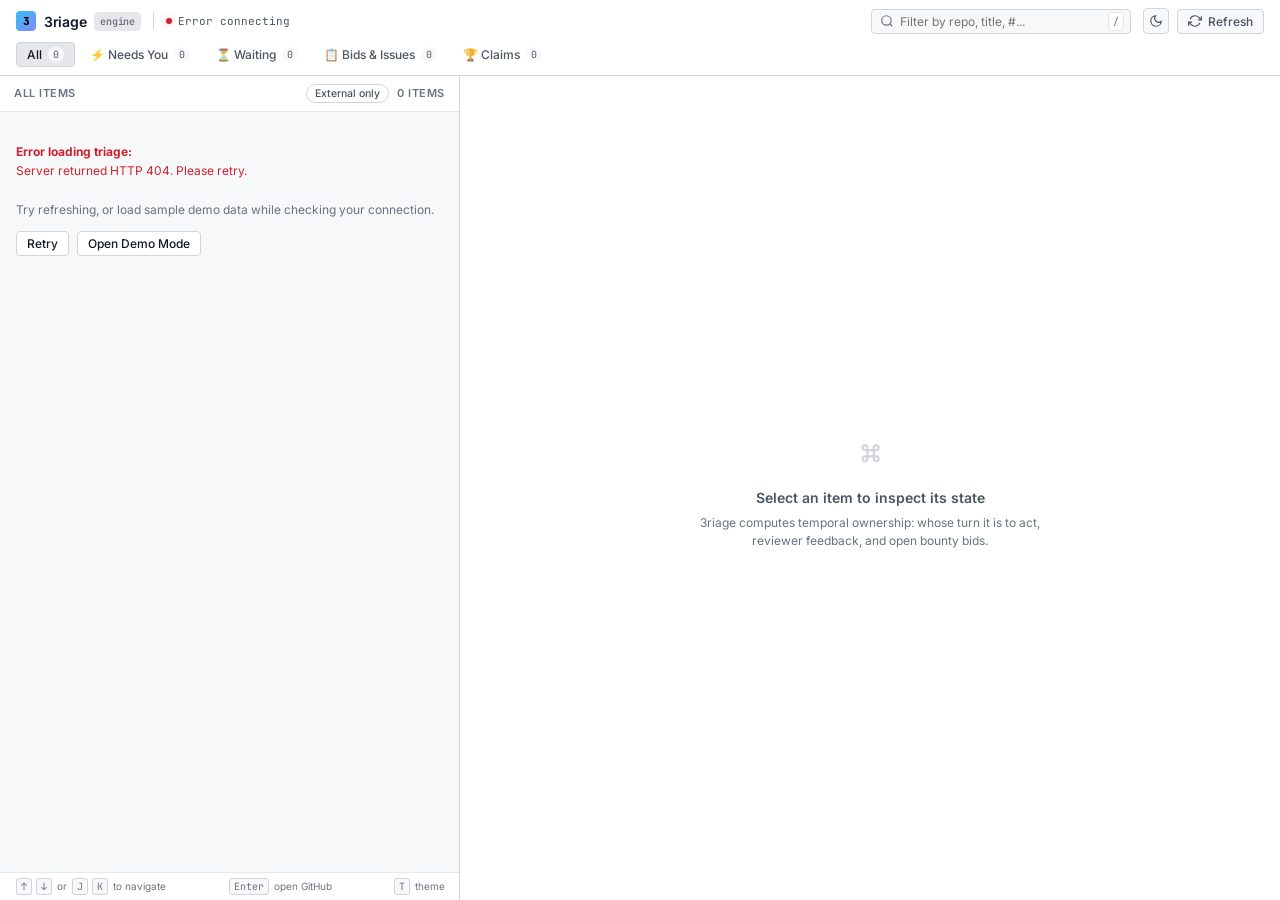
==== commit 6c110ad7: "fix(ui): wrap top bar cleanly on 769px-1300px laptops and remove stale branch ref" ====
--- a/public/index.html
+++ b/public/index.html
@@ -133,7 +133,7 @@
         </p>
         <div class="modal-block">
           <div class="modal-block-title">Option A — Run locally via CLI (zero setup)</div>
-          <pre class="modal-code">pipx install git+https://github.com/Olalolo22/3riage.git@4public
+          <pre class="modal-code">pipx install git+https://github.com/Olalolo22/3riage.git
 3riage ui</pre>
         </div>
         <div class="modal-block">
--- a/static/style.css
+++ b/static/style.css
@@ -104,18 +104,22 @@
   display: flex;
   align-items: center;
   justify-content: space-between;
+  gap: 12px;
   height: 48px;
   padding: 0 16px;
   background-color: var(--bg-surface);
   border-bottom: 1px solid var(--border-subtle);
   user-select: none;
+  flex-shrink: 0;
   z-index: 10;
 }
 
 .top-bar-left {
   display: flex;
   align-items: center;
-  gap: 16px;
+  gap: 12px;
+  min-width: 0;
+  flex-shrink: 0;
 }
 
 .brand {
@@ -164,6 +168,7 @@
   font-family: var(--font-mono);
   padding-left: 12px;
   border-left: 1px solid var(--border-subtle);
+  white-space: nowrap;
 }
 
 .status-dot {
@@ -172,6 +177,7 @@
   border-radius: 50%;
   background-color: var(--color-green);
   box-shadow: 0 0 6px rgba(63, 185, 80, 0.4);
+  flex-shrink: 0;
 }
 
 .connection-status.offline .status-dot {
@@ -184,6 +190,7 @@
   display: flex;
   align-items: center;
   gap: 4px;
+  min-width: 0;
 }
 
 .filter-tab {
@@ -199,6 +206,7 @@
   font-weight: 500;
   border-radius: var(--radius-sm);
   cursor: pointer;
+  white-space: nowrap;
   transition: all 0.15s ease;
 }
 
@@ -255,6 +263,8 @@
   display: flex;
   align-items: center;
   margin-left: auto;
+  flex: 0 1 200px;
+  min-width: 140px;
 }
 
 .search-icon {
@@ -272,14 +282,13 @@
   font-family: var(--font-sans);
   padding: 4px 28px 4px 28px;
   border-radius: var(--radius-sm);
-  width: 200px;
+  width: 100%;
   transition: all 0.15s ease;
 }
 
 .search-box input:focus {
   outline: none;
   border-color: var(--border-focus);
-  width: 250px;
 }
 
 .search-shortcut {
@@ -1061,6 +1070,54 @@
 }
 
 /* ==========================================================================
+   Responsive / Laptop & Tablet (769px - 1300px)
+   ========================================================================== */
+
+@media (max-width: 1300px) and (min-width: 769px) {
+  .top-bar {
+    height: auto;
+    padding: 8px 16px;
+    display: grid;
+    grid-template-columns: auto minmax(160px, 1fr) auto;
+    grid-template-areas:
+      "brand search actions"
+      "filters filters filters";
+    row-gap: 8px;
+    column-gap: 12px;
+  }
+
+  .top-bar-left {
+    grid-area: brand;
+  }
+
+  .search-box {
+    grid-area: search;
+    margin-left: auto;
+    width: 100%;
+    max-width: 260px;
+  }
+
+  .top-bar-actions {
+    grid-area: actions;
+  }
+
+  .view-filters {
+    grid-area: filters;
+    width: 100%;
+    overflow-x: auto;
+    scrollbar-width: none;
+  }
+
+  .view-filters::-webkit-scrollbar {
+    display: none;
+  }
+
+  .main-content {
+    grid-template-columns: clamp(340px, 40vw, 460px) 1fr;
+  }
+}
+
+/* ==========================================================================
    Responsive / Mobile Architecture
    ========================================================================== */
 
@@ -1093,12 +1150,36 @@
 
   .top-bar-left {
     grid-area: brand;
-    gap: 10px;
+    gap: 8px;
+    min-width: 0;
+  }
+
+  .brand-tag {
+    display: none;
+  }
+
+  .connection-status {
+    padding-left: 8px;
+    min-width: 0;
+  }
+
+  .status-user {
+    overflow: hidden;
+    text-overflow: ellipsis;
+    white-space: nowrap;
   }
 
   .top-bar-actions {
     grid-area: actions;
     gap: 6px;
+    flex-shrink: 0;
+  }
+
+  .btn-logout,
+  .btn-refresh,
+  .btn-theme-toggle {
+    white-space: nowrap;
+    flex-shrink: 0;
   }
 
   .demo-banner {
@@ -1115,7 +1196,10 @@
     -webkit-overflow-scrolling: touch;
     scrollbar-width: none;
     padding-bottom: 2px;
-    gap: 6px;
+    padding-right: 18px;
+    gap: 5px;
+    -webkit-mask-image: linear-gradient(to right, #000 90%, transparent 100%);
+    mask-image: linear-gradient(to right, #000 90%, transparent 100%);
   }
 
   .view-filters::-webkit-scrollbar {
@@ -1124,8 +1208,9 @@
 
   .filter-tab {
     flex-shrink: 0;
-    padding: 6px 10px;
-    font-size: 11.5px;
+    padding: 5px 8px;
+    font-size: 11px;
+    gap: 4px;
   }
 
   .search-box {
@@ -1136,11 +1221,15 @@
 
   .search-box input {
     width: 100%;
-    padding-right: 28px;
+    padding-right: 12px;
   }
 
   .search-box input:focus {
     width: 100%;
+  }
+
+  .search-shortcut {
+    display: none;
   }
 
   /* Single Pane Stack on Mobile */
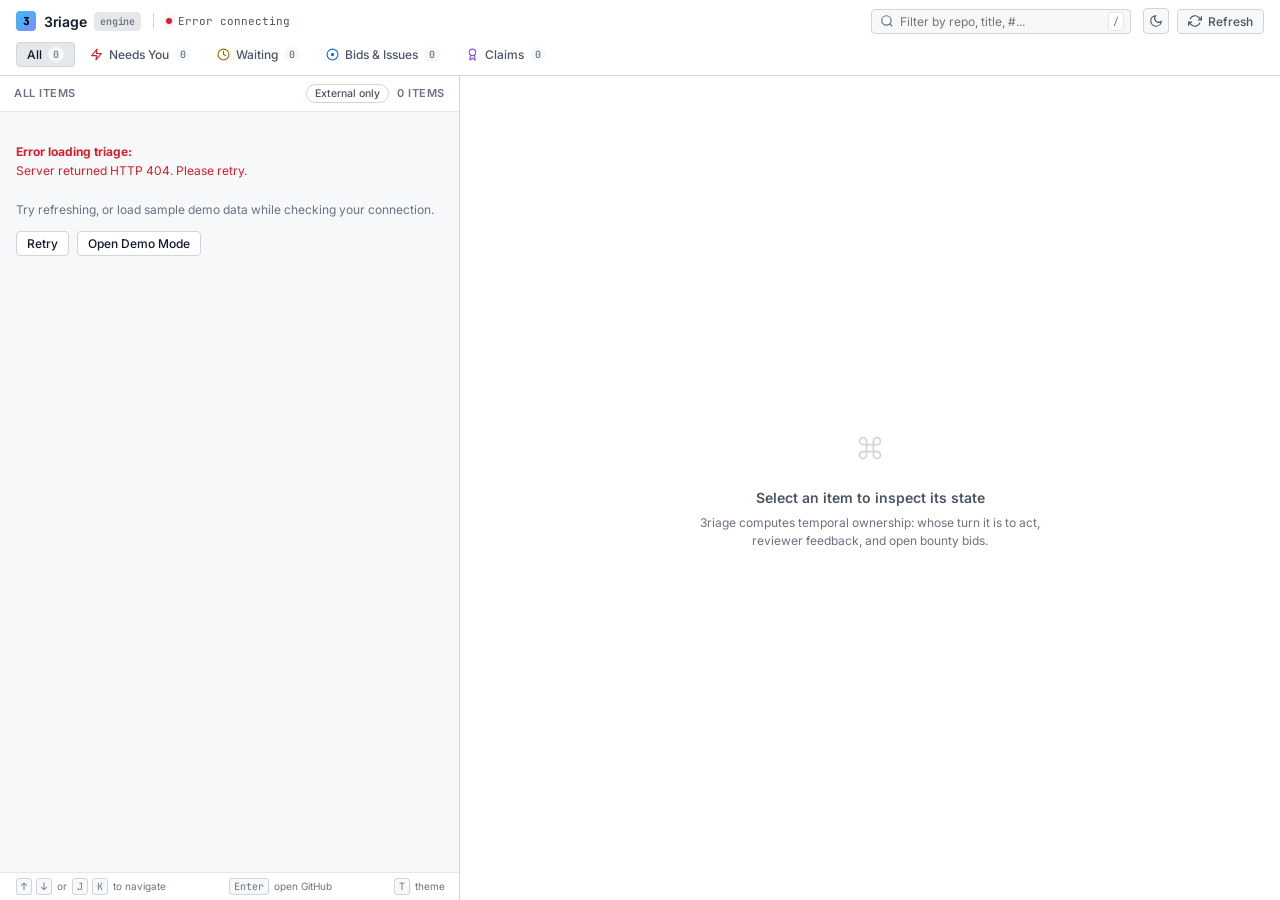
==== commit dc47554c: "style(ui): replace all dashboard emojis with inline SVG icons" ====
--- a/public/index.html
+++ b/public/index.html
@@ -36,10 +36,10 @@
       <!-- Filters & Counts -->
       <nav class="view-filters" id="view-filters">
         <button class="filter-tab active" data-filter="all">All <span class="badge" id="count-all">0</span></button>
-        <button class="filter-tab tab-needs-you" data-filter="needs_you">⚡ Needs You <span class="badge" id="count-needs-you">0</span></button>
-        <button class="filter-tab tab-waiting" data-filter="waiting">⏳ Waiting <span class="badge" id="count-waiting">0</span></button>
-        <button class="filter-tab tab-issues" data-filter="issues">📋 Bids & Issues <span class="badge" id="count-issues">0</span></button>
-        <button class="filter-tab tab-claims" data-filter="claims">🏆 Claims <span class="badge" id="count-claims">0</span></button>
+        <button class="filter-tab tab-needs-you" data-filter="needs_you"><svg class="ui-icon icon-red" width="13" height="13" viewBox="0 0 24 24" fill="none" stroke="currentColor" stroke-width="2" stroke-linecap="round" stroke-linejoin="round" aria-hidden="true"><polygon points="13 2 3 14 12 14 11 22 21 10 12 10 13 2"></polygon></svg> Needs You <span class="badge" id="count-needs-you">0</span></button>
+        <button class="filter-tab tab-waiting" data-filter="waiting"><svg class="ui-icon icon-yellow" width="13" height="13" viewBox="0 0 24 24" fill="none" stroke="currentColor" stroke-width="2" stroke-linecap="round" stroke-linejoin="round" aria-hidden="true"><circle cx="12" cy="12" r="10"></circle><polyline points="12 6 12 12 16 14"></polyline></svg> Waiting <span class="badge" id="count-waiting">0</span></button>
+        <button class="filter-tab tab-issues" data-filter="issues"><svg class="ui-icon icon-cyan" width="13" height="13" viewBox="0 0 24 24" fill="none" stroke="currentColor" stroke-width="2" stroke-linecap="round" stroke-linejoin="round" aria-hidden="true"><circle cx="12" cy="12" r="10"></circle><circle cx="12" cy="12" r="2" fill="currentColor"></circle></svg> Bids & Issues <span class="badge" id="count-issues">0</span></button>
+        <button class="filter-tab tab-claims" data-filter="claims"><svg class="ui-icon icon-purple" width="13" height="13" viewBox="0 0 24 24" fill="none" stroke="currentColor" stroke-width="2" stroke-linecap="round" stroke-linejoin="round" aria-hidden="true"><circle cx="12" cy="8" r="6"></circle><path d="M15.477 12.89 17 22l-5-3-5 3 1.523-9.11"></path></svg> Claims <span class="badge" id="count-claims">0</span></button>
       </nav>
 
       <div class="search-box">
@@ -108,7 +108,7 @@
         </div>
 
         <div class="empty-detail-state" id="empty-detail">
-          <div class="empty-icon">⌘</div>
+          <div class="empty-icon"><svg width="28" height="28" viewBox="0 0 24 24" fill="none" stroke="currentColor" stroke-width="1.5" stroke-linecap="round" stroke-linejoin="round" aria-hidden="true"><path d="M18 3a3 3 0 0 0-3 3v12a3 3 0 0 0 3 3 3 3 0 0 0 3-3 3 3 0 0 0-3-3H6a3 3 0 0 0-3 3 3 3 0 0 0 3 3 3 3 0 0 0 3-3V6a3 3 0 0 0-3-3 3 3 0 0 0-3 3 3 3 0 0 0 3 3h12a3 3 0 0 0 3-3 3 3 0 0 0-3-3z"></path></svg></div>
           <h3>Select an item to inspect its state</h3>
           <p>3riage computes temporal ownership: whose turn it is to act, reviewer feedback, and open bounty bids.</p>
         </div>
@@ -125,7 +125,7 @@
     <div class="modal-card">
       <div class="modal-header">
         <h3 id="connect-modal-title">Connect Your GitHub</h3>
-        <button class="modal-close" id="btn-close-modal" aria-label="Close modal">✕</button>
+        <button class="modal-close" id="btn-close-modal" aria-label="Close modal"><svg width="14" height="14" viewBox="0 0 24 24" fill="none" stroke="currentColor" stroke-width="2" stroke-linecap="round" stroke-linejoin="round" aria-hidden="true"><line x1="18" y1="6" x2="6" y2="18"></line><line x1="6" y1="6" x2="18" y2="18"></line></svg></button>
       </div>
       <div class="modal-body">
         <p class="modal-intro">
--- a/static/style.css
+++ b/static/style.css
@@ -531,6 +531,25 @@
   border-radius: 3px;
 }
 
+.ui-icon {
+  display: inline-block;
+  flex-shrink: 0;
+  vertical-align: middle;
+}
+
+.icon-red { color: var(--color-red); }
+.icon-yellow { color: var(--color-yellow); }
+.icon-green { color: var(--color-green); }
+.icon-purple { color: var(--color-purple); }
+.icon-cyan { color: var(--color-cyan); }
+.icon-muted { color: var(--text-muted); }
+
+.list-title {
+  display: inline-flex;
+  align-items: center;
+  gap: 6px;
+}
+
 .list-section-header {
   padding: 8px 14px 4px 14px;
   font-size: 10px;
@@ -540,7 +559,7 @@
   letter-spacing: 0.06em;
   display: flex;
   align-items: center;
-  justify-content: space-between;
+  gap: 6px;
 }
 
 /* Row Item */
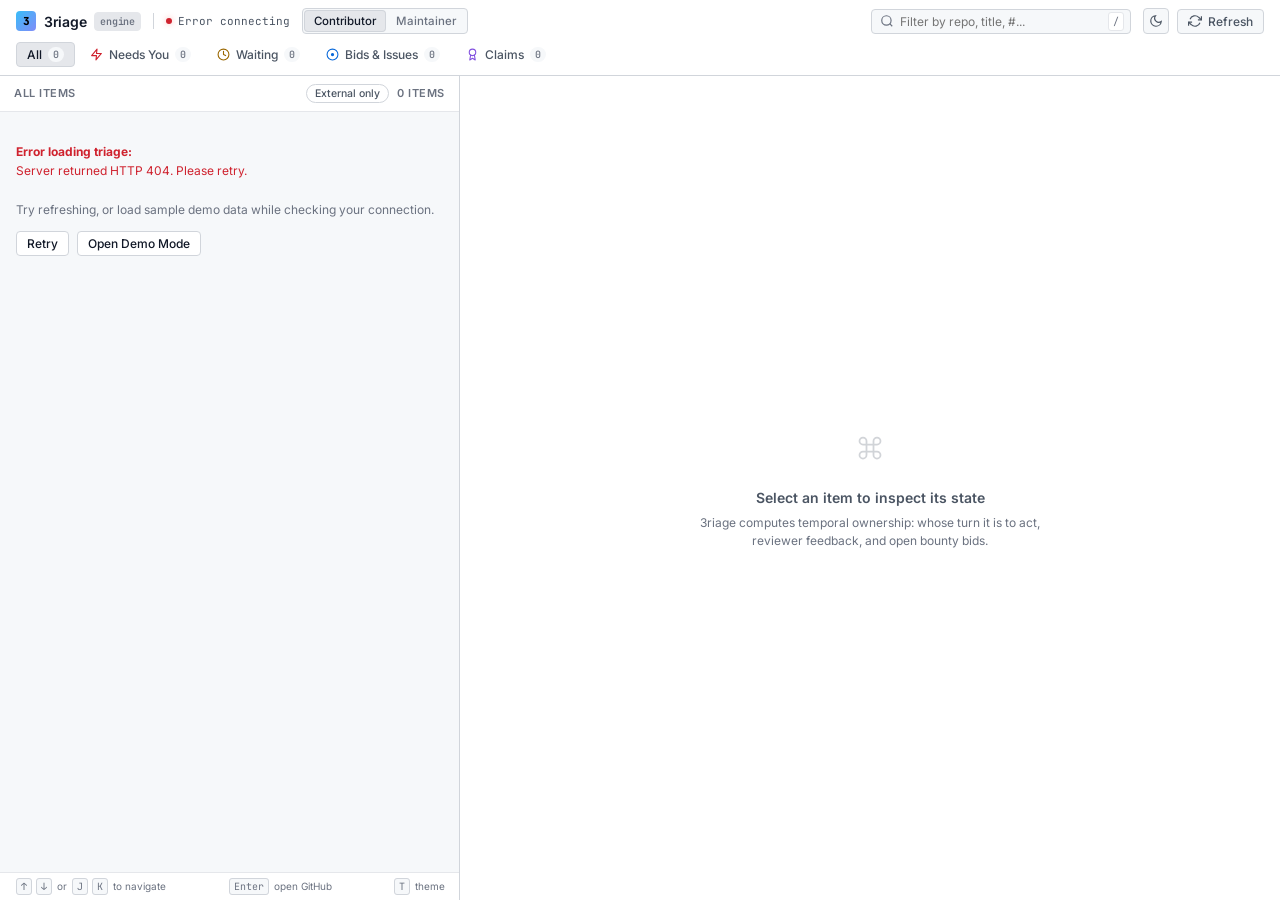
==== commit fb55cef5: "feat: Maintainer Mode — triage incoming PRs on repos you maintain (Phase 2) Kaycee's four checks on " ====
--- a/public/index.html
+++ b/public/index.html
@@ -31,6 +31,10 @@
           <span class="status-dot"></span>
           <span class="status-user" id="status-user">Connecting…</span>
         </div>
+        <div class="mode-toggle" role="group" aria-label="Choose view">
+          <button type="button" class="mode-btn active" data-view="contributor" aria-pressed="true" title="Your PRs, bids and claims">Contributor</button>
+          <button type="button" class="mode-btn" data-view="maintainer" aria-pressed="false" title="Incoming PRs on repos you can merge into">Maintainer</button>
+        </div>
       </div>
 
       <!-- Filters & Counts -->
@@ -40,6 +44,15 @@
         <button class="filter-tab tab-waiting" data-filter="waiting"><svg class="ui-icon icon-yellow" width="13" height="13" viewBox="0 0 24 24" fill="none" stroke="currentColor" stroke-width="2" stroke-linecap="round" stroke-linejoin="round" aria-hidden="true"><circle cx="12" cy="12" r="10"></circle><polyline points="12 6 12 12 16 14"></polyline></svg> Waiting <span class="badge" id="count-waiting">0</span></button>
         <button class="filter-tab tab-issues" data-filter="issues"><svg class="ui-icon icon-cyan" width="13" height="13" viewBox="0 0 24 24" fill="none" stroke="currentColor" stroke-width="2" stroke-linecap="round" stroke-linejoin="round" aria-hidden="true"><circle cx="12" cy="12" r="10"></circle><circle cx="12" cy="12" r="2" fill="currentColor"></circle></svg> Bids & Issues <span class="badge" id="count-issues">0</span></button>
         <button class="filter-tab tab-claims" data-filter="claims"><svg class="ui-icon icon-purple" width="13" height="13" viewBox="0 0 24 24" fill="none" stroke="currentColor" stroke-width="2" stroke-linecap="round" stroke-linejoin="round" aria-hidden="true"><circle cx="12" cy="8" r="6"></circle><path d="M15.477 12.89 17 22l-5-3-5 3 1.523-9.11"></path></svg> Claims <span class="badge" id="count-claims">0</span></button>
+      </nav>
+
+      <!-- Maintainer Mode filters (shown instead of the contributor tabs) -->
+      <nav class="view-filters hidden" id="maintainer-filters">
+        <button class="filter-tab" data-filter="m_all">All <span class="badge" id="m-count-all">0</span></button>
+        <button class="filter-tab tab-needs-you" data-filter="m_suspicious"><svg class="ui-icon icon-red" width="13" height="13" viewBox="0 0 24 24" fill="none" stroke="currentColor" stroke-width="2" stroke-linecap="round" stroke-linejoin="round" aria-hidden="true"><path d="M10.29 3.86 1.82 18a2 2 0 0 0 1.71 3h16.94a2 2 0 0 0 1.71-3L13.71 3.86a2 2 0 0 0-3.42 0z"></path><line x1="12" y1="9" x2="12" y2="13"></line><line x1="12" y1="17" x2="12.01" y2="17"></line></svg> Suspicious <span class="badge" id="m-count-suspicious">0</span></button>
+        <button class="filter-tab tab-waiting" data-filter="m_bounce_back"><svg class="ui-icon icon-yellow" width="13" height="13" viewBox="0 0 24 24" fill="none" stroke="currentColor" stroke-width="2" stroke-linecap="round" stroke-linejoin="round" aria-hidden="true"><polyline points="9 14 4 9 9 4"></polyline><path d="M20 20v-7a4 4 0 0 0-4-4H4"></path></svg> Bounce back <span class="badge" id="m-count-bounce">0</span></button>
+        <button class="filter-tab tab-review" data-filter="m_review_now"><svg class="ui-icon icon-green" width="13" height="13" viewBox="0 0 24 24" fill="none" stroke="currentColor" stroke-width="2" stroke-linecap="round" stroke-linejoin="round" aria-hidden="true"><path d="M22 11.08V12a10 10 0 1 1-5.93-9.14"></path><polyline points="22 4 12 14.01 9 11.01"></polyline></svg> Review now <span class="badge" id="m-count-review">0</span></button>
+        <button class="filter-tab" data-filter="m_drafts"><svg class="ui-icon icon-muted" width="13" height="13" viewBox="0 0 24 24" fill="none" stroke="currentColor" stroke-width="2" stroke-linecap="round" stroke-linejoin="round" aria-hidden="true"><path d="M12 20h9"></path><path d="M16.5 3.5a2.121 2.121 0 0 1 3 3L7 19l-4 1 1-4L16.5 3.5z"></path></svg> Drafts <span class="badge" id="m-count-drafts">0</span></button>
       </nav>
 
       <div class="search-box">
--- a/static/style.css
+++ b/static/style.css
@@ -183,6 +183,42 @@
 .connection-status.offline .status-dot {
   background-color: var(--color-red);
   box-shadow: 0 0 6px rgba(248, 81, 73, 0.4);
+}
+
+/* Contributor / Maintainer view toggle */
+.mode-toggle {
+  display: inline-flex;
+  align-items: center;
+  padding: 2px;
+  gap: 2px;
+  border: 1px solid var(--border-subtle);
+  border-radius: var(--radius-sm);
+  background: var(--bg-canvas);
+  flex-shrink: 0;
+}
+
+.mode-btn {
+  padding: 3px 9px;
+  border: none;
+  border-radius: 3px;
+  background: transparent;
+  color: var(--text-muted);
+  font-family: var(--font-sans);
+  font-size: 11.5px;
+  font-weight: 500;
+  cursor: pointer;
+  white-space: nowrap;
+  transition: background 0.15s ease, color 0.15s ease;
+}
+
+.mode-btn:hover {
+  color: var(--text-primary);
+}
+
+.mode-btn.active {
+  background: var(--bg-surface-active);
+  color: var(--text-primary);
+  box-shadow: 0 0 0 1px var(--border-subtle);
 }
 
 /* Filter Navigation */
@@ -243,6 +279,11 @@
 .filter-tab.tab-issues.active .badge {
   background: var(--color-cyan-subtle);
   color: var(--color-cyan);
+}
+
+.filter-tab.tab-review.active .badge {
+  background: var(--color-green-subtle);
+  color: var(--color-green);
 }
 
 .filter-tab.tab-claims.active .badge {
@@ -630,6 +671,7 @@
 .row-meta {
   display: flex;
   align-items: center;
+  flex-wrap: wrap;
   gap: 6px;
   margin-top: 2px;
 }
@@ -829,6 +871,10 @@
   border-left: 3px solid var(--color-purple);
 }
 
+.decision-card.border-muted {
+  border-left: 3px solid var(--border-subtle);
+}
+
 .decision-card.border-cyan {
   border-left: 3px solid var(--color-cyan);
 }
@@ -845,6 +891,80 @@
   font-size: 12px;
   color: var(--text-secondary);
   line-height: 1.45;
+}
+
+/* Linked-issue / points-at-risk callout */
+.callout {
+  border: 1px solid var(--border-subtle);
+  border-radius: var(--radius-md);
+  padding: 12px 14px;
+  display: flex;
+  flex-direction: column;
+  gap: 8px;
+}
+
+.callout-yellow {
+  background: var(--color-yellow-subtle);
+  border-color: var(--color-yellow);
+}
+
+.callout-header {
+  display: flex;
+  align-items: center;
+  gap: 6px;
+  font-size: 12.5px;
+  font-weight: 600;
+  color: var(--text-primary);
+}
+
+.callout-body,
+.callout-lead {
+  font-size: 12px;
+  line-height: 1.5;
+  color: var(--text-secondary);
+}
+
+.callout code,
+.decision-subtext code {
+  font-family: var(--font-mono);
+  font-size: 11px;
+  padding: 0 4px;
+  border-radius: 3px;
+  background: var(--bg-canvas);
+  border: 1px solid var(--border-muted);
+}
+
+.callout-actions {
+  display: flex;
+  flex-wrap: wrap;
+  gap: 6px;
+}
+
+.sensitive-list {
+  display: flex;
+  flex-wrap: wrap;
+  gap: 6px;
+  align-items: center;
+}
+
+.sensitive-list code {
+  font-family: var(--font-mono);
+  font-size: 11px;
+  padding: 1px 6px;
+  border-radius: 3px;
+  color: var(--color-red);
+  background: var(--color-red-subtle);
+}
+
+.sensitive-note {
+  flex-basis: 100%;
+  font-size: 11px;
+  color: var(--text-muted);
+}
+
+.btn-snippet {
+  font-family: var(--font-mono);
+  font-size: 11px;
 }
 
 /* Section Box */
@@ -1180,6 +1300,21 @@
   .connection-status {
     padding-left: 8px;
     min-width: 0;
+  }
+
+  .mode-btn {
+    padding: 3px 7px;
+    font-size: 11px;
+  }
+
+  /* Make room for the view toggle: icon-only refresh on phones */
+  .refresh-text {
+    display: none;
+  }
+
+  .btn-refresh {
+    padding-left: 8px;
+    padding-right: 8px;
   }
 
   .status-user {
